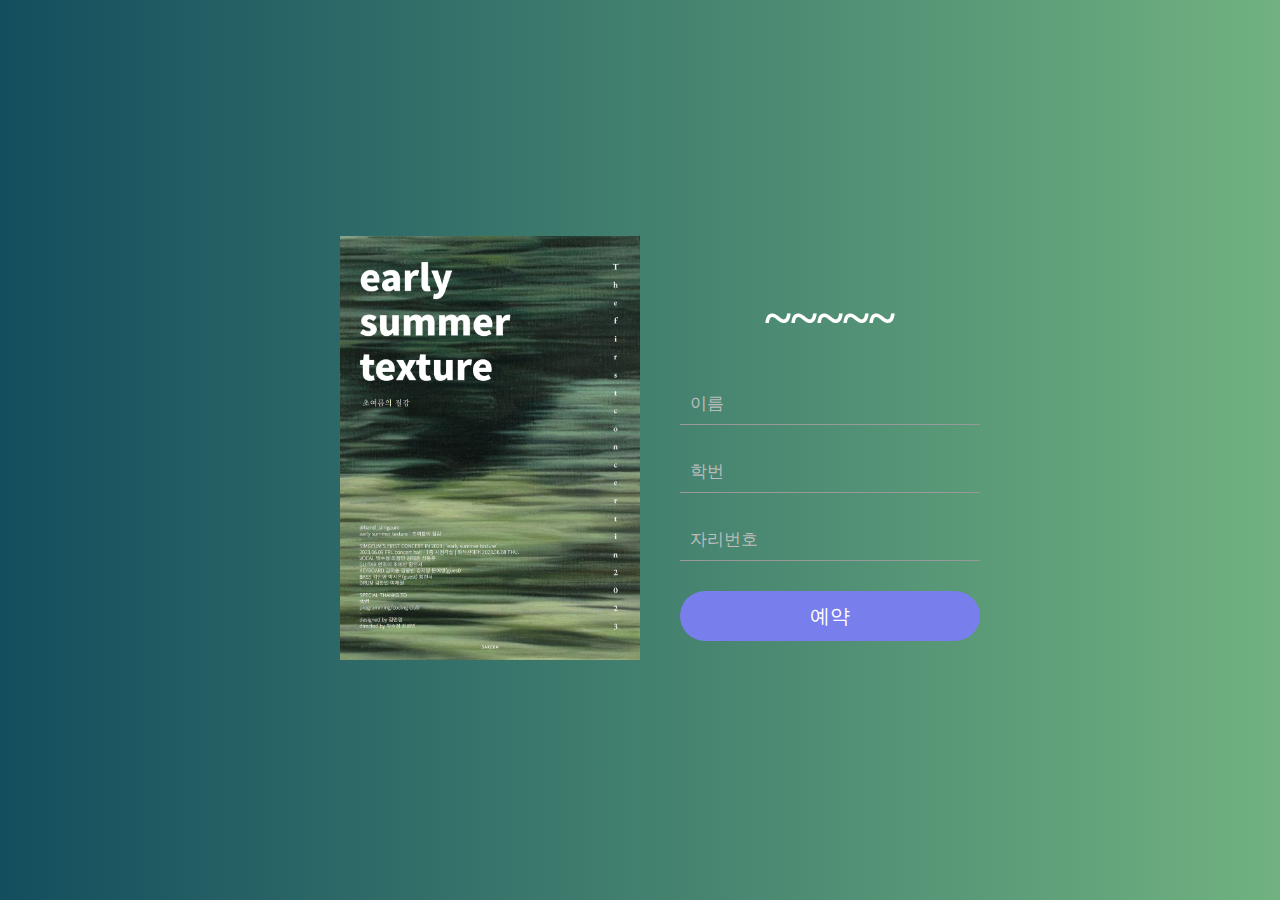
==== 1.html @ 4dce1615 "Add files via upload" ====
<!DOCTYPE html>
<html lang="en">
<head>
    <meta charset="UTF-8">
    <meta http-equiv="X-UA-Compatible" content="IE=edge">
    <meta name="viewport" content="width=device-width, initial-scale=1.0">
    <link rel="stylesheet" href="style.css">
    
    <title>예매</title>
</head>
<body>

    <div>
        <img src="p.jpeg" alt="">

    </div>
    
    <section class="login">

        <form class="hidden" id="login-form" >  <!----숨기기-->

            <h1>~~~~~</h1>

            <div class="int-area">
                <input
                    type="text"
                    id="name"
                    autocomplete="off"
                    required
                />
                <label for="name">이름</label>
            </div>

            <div class="int-area">
                <input
                    type="text"
                    id="student_number"
                    autocomplete="off"
                    required
                />
                <label for="student_number">학번</label>
            </div>

            <div class="int-area">
                <input
                    type="text"
                    id="seat_number"
                    autocomplete="off"
                    required 2
                />
                <label for="seat_number">자리번호</label>
            </div>

            <div class="btn-area">
                <button id="btn" type="submit">예약</button>
            </div>
        </form>

    </section>

      <!----------숨길꺼-------->
        <div class="hidden" id="infor">
            <h2 id="greeting1"></h2> <!-----이름-->
            <h2 id="greeting2"></h2> <!-----학번-->
            <h2 id="greeting3"></h2>  <!-----자리번호-->
            <h2 id="greeting4"></h2>
            <input type="button" class="hidden" id="remove_storage" value="다시 예약하러가기">
        
        </div>


        <script src="script.js"></script>

</body>
</html>
---- style.css ----
@import url('https://fonts.googleapis.com/css?family=Nanum+Gothic:400');


* {
    margin: 0;
    padding: 0;
    box-sizing: border-box;
    font-family: 'Nanum Gothic',400;
    
    }
    
    .hidden{
        display: none;
    }
    
    body {
        display: flex;
        justify-content: center;
        align-items: center;
        height: 100vh;
        background: #134E5E;  /* fallback for old browsers */
        background: -webkit-linear-gradient(to left, #71B280, #134E5E);  /* Chrome 10-25, Safari 5.1-6 */
        background: linear-gradient(to left, #71B280, #134E5E); /* W3C, IE 10+/ Edge, Firefox 16+, Chrome 26+, Opera 12+, Safari 7+ */
    }

    img{
        width: 300px;
        margin: 40px;
    }
    
    .login {
        position: relative;
        z-index: 2;
        margin: 0px;
    }
    
    .login h1 {
        font-size: 50px;
        color: #fff;
        text-align: center;
        margin: 30px 0;
    }
    
    .int-area {
        width: 300px;
        position: relative;
        margin-top: 20px;
    }
    
    .int-area:first-child {
        margin-top: 0;
    }
    
    .int-area input {
        width: 100%;
        padding: 20px 10px 10px;
        /* 배경색이 없습니다.*/
        background-color: transparent;
        border: none;
        border-bottom: 1px solid #999;
        font-size: 15px;
        color: #fff;
        outline: none;
    }
    
    .int-area label {
        position: absolute;
        left: 10px;
        top: 15px;
        font-size: 17px;
        color: #bcbcbc;
        transition: top 0.5s ease;
    }
    
    .int-area label.warning {
        color: red !important;
        animation: warning 0.3s ease;
        animation-iteration-count: 3;
    }
    
    @keyframes warning {
        0% {
            transform: translateX(-8px);
        }
        25% {
            transform: translateX(8px);
        }
        50% {
            transform: translateX(-8px);
        }
        100% {
            transform: translateX(8px);
        }
    }
    
    .int-area input:focus + label,
    .int-area input:valid + label {
        top: 0;
        font-size: 13px;
        color: #690fc8;
    }
    
    .btn-area {
        margin-top: 30px;
    }
    
    .btn-area button {
        width: 100%;
        height: 50px;
        background-color: #787eeb;
        color: #fff;
        border: none;
        font-size: 20px;
        border-radius: 25px;
    }
    
    #infor{
      display: block;
      color: #ffffff;
      text-align: left;
      font-size: 20px;
    }
    
    #greeting1{
       
        margin: 10% 0;
    
    }
    #greeting2{
      
        margin: 10% 0;
    
    }
    #greeting3{
        
        margin: 10% 0;
    
    }

    #greeting4{
        margin: 50px 0;
    }
    
    #remove_storage{
        background-color: #ffffff;
        color: #000000;
        border: none;
        border-radius: 50px;
        border-color: rgb(152, 152, 152);
        width: 250px;
        height: 30px;
        font-size: 14px;
        text-align: center;
        margin: 50px 0;
    
    }
    







                /* 모바일 화면 */



        @media screen and (max-width: 768px) {
            body{
                height: 100vh;
            }
            img {
                display: flex;
                margin: 0 10px;
                width: 220px;
            }
          
            .int-area,
            .btn-area,
            #remove_storage {
              width: 140px;
              text-align: center;
              max-width: 300px;
            }

            .int-area input:focus + label,
            .int-area input:valid + label {
                top: 0;
                font-size: 10px;
                color: #690fc8;
            }
          
            .login h1 {
              font-size: 24px;
              margin: 20px 0;
            }
          
            .int-area label {
              font-size: 10px;
            }
          
            .int-area input {
              font-size: 10px;
            }
          
            .btn-area button {
              font-size: 11px;
              width: 80px;
              height: 20px;
            }

            #greeting1{
                margin: 0px;
            }
          
            #infor {
              font-size: 10px;
              width: 200px;
              height: 50vh;
              margin-top: 160px;
              margin-left: 15px;
            
            }

            #infor input{
                width: 130px;
                height: 20px;
            }
          
            #remove_storage {
              font-size: 2px;
            }
          }
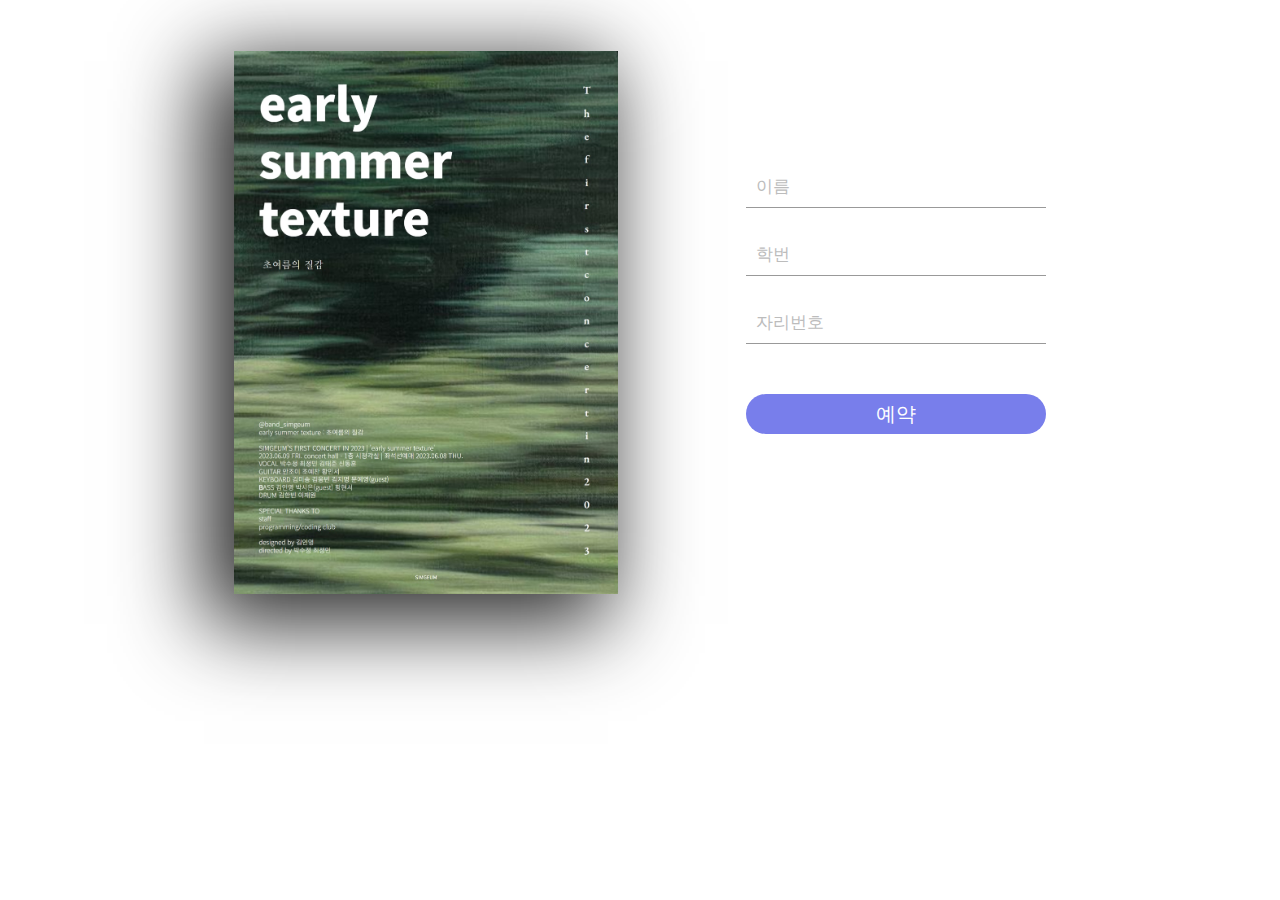
==== commit 29c8dd4b: "Add files via upload" ====
--- a/1.html
+++ b/1.html
@@ -3,70 +3,74 @@
 <head>
     <meta charset="UTF-8">
     <meta http-equiv="X-UA-Compatible" content="IE=edge">
-    <meta name="viewport" content="width=device-width, initial-scale=1.0">
+    <meta name="viewport" content="width=device-width, user-scalable=no, initial-scale=1.0">
     <link rel="stylesheet" href="style.css">
     
     <title>예매</title>
 </head>
 <body>
 
-    <div>
-        <img src="p.jpeg" alt="">
+    <div class="information0">
+        
+        
+            <img src="p.jpeg" alt="">
 
+    
+
+        <section class="hidden" id="login">   <!----숨기기-->
+
+            <form  id="login-form" > 
+                
+                <div class="int-area">
+                    <input
+                        type="text"
+                        id="name"
+                        autocomplete="off"
+                        required
+                        maxlength='3'
+                    />
+                    <label for="name">이름</label>
+                </div>
+
+                <div class="int-area">
+                    <input
+                        type="text"
+                        id="student_number"
+                        autocomplete="off"
+                        required
+                        maxlength='5'
+                    />
+                    <label for="student_number">학번</label>
+                </div>
+
+                <div class="int-area">
+                    <input
+                        type="number"
+                        id="seat_number"
+                        autocomplete="off"
+                        required 
+                        maxlength="2"
+                    />
+                    <label for="seat_number">자리번호</label>
+                </div>
+
+                <div class="btn-area">
+                    <button id="btn" type="submit">예약</button>
+                </div>
+            </form>
+
+        </section>
+
+        <!----------숨길꺼-------->
+            <section class="hidden" id="infor">
+                <h2 id="greeting1"></h2> <!-----이름-->
+                <h2 id="greeting2"></h2> <!-----학번-->
+                <h2 id="greeting3"></h2>  <!-----자리번호-->
+                <h2 id="greeting4"></h2>
+                <input type="button" class="hidden" id="remove_storage" name="button" value="다시 예약하러가기">
+            
+            </section>
     </div>
-    
-    <section class="login">
-
-        <form class="hidden" id="login-form" >  <!----숨기기-->
-
-            <h1>~~~~~</h1>
-
-            <div class="int-area">
-                <input
-                    type="text"
-                    id="name"
-                    autocomplete="off"
-                    required
-                />
-                <label for="name">이름</label>
-            </div>
-
-            <div class="int-area">
-                <input
-                    type="text"
-                    id="student_number"
-                    autocomplete="off"
-                    required
-                />
-                <label for="student_number">학번</label>
-            </div>
-
-            <div class="int-area">
-                <input
-                    type="text"
-                    id="seat_number"
-                    autocomplete="off"
-                    required 2
-                />
-                <label for="seat_number">자리번호</label>
-            </div>
-
-            <div class="btn-area">
-                <button id="btn" type="submit">예약</button>
-            </div>
-        </form>
-
-    </section>
-
-      <!----------숨길꺼-------->
-        <div class="hidden" id="infor">
-            <h2 id="greeting1"></h2> <!-----이름-->
-            <h2 id="greeting2"></h2> <!-----학번-->
-            <h2 id="greeting3"></h2>  <!-----자리번호-->
-            <h2 id="greeting4"></h2>
-            <input type="button" class="hidden" id="remove_storage" value="다시 예약하러가기">
-        
-        </div>
 
 
         <script src="script.js"></script>
--- a/style.css
+++ b/style.css
@@ -14,27 +14,29 @@
     }
     
     body {
+        background-image: url('123.jpeg');
+    }
+
+    .information0{
+        width: 100%;
         display: flex;
         justify-content: center;
         align-items: center;
-        height: 100vh;
-        background: #134E5E;  /* fallback for old browsers */
-        background: -webkit-linear-gradient(to left, #71B280, #134E5E);  /* Chrome 10-25, Safari 5.1-6 */
-        background: linear-gradient(to left, #71B280, #134E5E); /* W3C, IE 10+/ Edge, Firefox 16+, Chrome 26+, Opera 12+, Safari 7+ */
     }
 
     img{
-        width: 300px;
-        margin: 40px;
-    }
-    
-    .login {
-        position: relative;
-        z-index: 2;
-        margin: 0px;
-    }
-    
-    .login h1 {
+        width: 30%;
+        max-width: 700px;
+        margin-left: 20%;
+        margin-top: 4%;
+        box-shadow: -20px 20px 80px 10px rgba(0,0,0,0.84);
+    }
+    
+    #login {
+        margin-left:  10%;
+    }
+    
+    #login h1 {
         font-size: 50px;
         color: #fff;
         text-align: center;
@@ -97,16 +99,16 @@
     .int-area input:valid + label {
         top: 0;
         font-size: 13px;
-        color: #690fc8;
+        color: #0fc8c8;
     }
     
     .btn-area {
-        margin-top: 30px;
+        margin-top: 50px;
     }
     
     .btn-area button {
         width: 100%;
-        height: 50px;
+        height: 40px;
         background-color: #787eeb;
         color: #fff;
         border: none;
@@ -119,26 +121,30 @@
       color: #ffffff;
       text-align: left;
       font-size: 20px;
-    }
+      width: 50%;
+      margin: 0 10%;
+    }
+
+
     
     #greeting1{
        
-        margin: 10% 0;
+        margin: 5% 0;
     
     }
     #greeting2{
       
-        margin: 10% 0;
+        margin: 5% 0;
     
     }
     #greeting3{
         
+        margin: 5% 0;
+    
+    }
+
+    #greeting4{
         margin: 10% 0;
-    
-    }
-
-    #greeting4{
-        margin: 50px 0;
     }
     
     #remove_storage{
@@ -149,10 +155,14 @@
         border-color: rgb(152, 152, 152);
         width: 250px;
         height: 30px;
-        font-size: 14px;
+        font-size: 10%;
         text-align: center;
-        margin: 50px 0;
-    
+        margin: 20% 0;
+    
+    }
+
+    button{
+        display: block;
     }
     
 
@@ -166,69 +176,122 @@
 
 
 
-        @media screen and (max-width: 768px) {
-            body{
-                height: 100vh;
-            }
-            img {
-                display: flex;
-                margin: 0 10px;
-                width: 220px;
-            }
-          
-            .int-area,
-            .btn-area,
-            #remove_storage {
-              width: 140px;
-              text-align: center;
-              max-width: 300px;
-            }
-
+        /* Mobile-friendly CSS */
+
+        @media only screen and (max-width: 768px) {
+            *{
+                margin: 0;
+                padding: 0;
+                box-sizing: border-box;
+            }
+            /* Header */
+            .information0 {
+              width: 100%;
+              height: 100%;
+              flex-direction: column;
+              align-content: center;
+             
+
+            }
+
+            img{
+                width: 100%;
+                height: 40%;
+                margin: 0;
+                padding: 5%;
+                
+            }
+
+            #login{
+                width: 100%;
+                margin: 0px;
+                padding: 13%;
+                padding-top: 0;
+                
+
+            }
+
+
+
+
+            .int-area{
+                width: 100%;
+                position: relative;
+            }
+
+            .int-area input {
+                width: 100%;
+                padding: 10px 10px 0px;
+                /* 배경색이 없습니다.*/
+                background-color: transparent;
+                border: none;
+                border-bottom: 1px solid #999;
+                font-size: 16px;
+                color: #fff;
+                outline: none;
+            }
+
+            .int-area label {
+                position: absolute;
+                left: 10px;
+                top: 5px;
+                font-size: 13px;
+                color: #ffffff;
+                transition: top 0.5s ease;
+            }
+
+             
             .int-area input:focus + label,
             .int-area input:valid + label {
-                top: 0;
+                top: -5px;
+                font-size: 12px;
+                color: #0fc8c8;
+            }
+
+            .btn-area{
+                margin: 15px 0;
+                width: 100%;
+                height: 100%;
+            }
+            
+            .btn-area input{
+                width: 100%;
+                height: 10%;
+            }
+
+
+
+
+
+
+
+            #infor{
+                display: block;
+                width: 100%;
+                margin-top: 0;
                 font-size: 10px;
-                color: #690fc8;
-            }
-          
-            .login h1 {
-              font-size: 24px;
-              margin: 20px 0;
-            }
-          
-            .int-area label {
-              font-size: 10px;
-            }
-          
-            .int-area input {
-              font-size: 10px;
-            }
-          
-            .btn-area button {
-              font-size: 11px;
-              width: 80px;
-              height: 20px;
-            }
-
-            #greeting1{
-                margin: 0px;
-            }
-          
-            #infor {
-              font-size: 10px;
-              width: 200px;
-              height: 50vh;
-              margin-top: 160px;
-              margin-left: 15px;
+                padding: 0;
+            }
+
+            #infor h2{
+                margin: 10px;
+            }
+
+            #remove_storage{
+                background-color: #ffffff;
+                color: #000000;
+                border: none;
+                border-radius: 50px;
+                border-color: rgb(152, 152, 152);
+                width: 80%;
+                height: 30px;
+                font-size: 15px;
+                text-align: center;
+                margin: 0;
             
             }
 
-            #infor input{
-                width: 130px;
-                height: 20px;
-            }
-          
-            #remove_storage {
-              font-size: 2px;
-            }
-          }+            
+
+        }
+          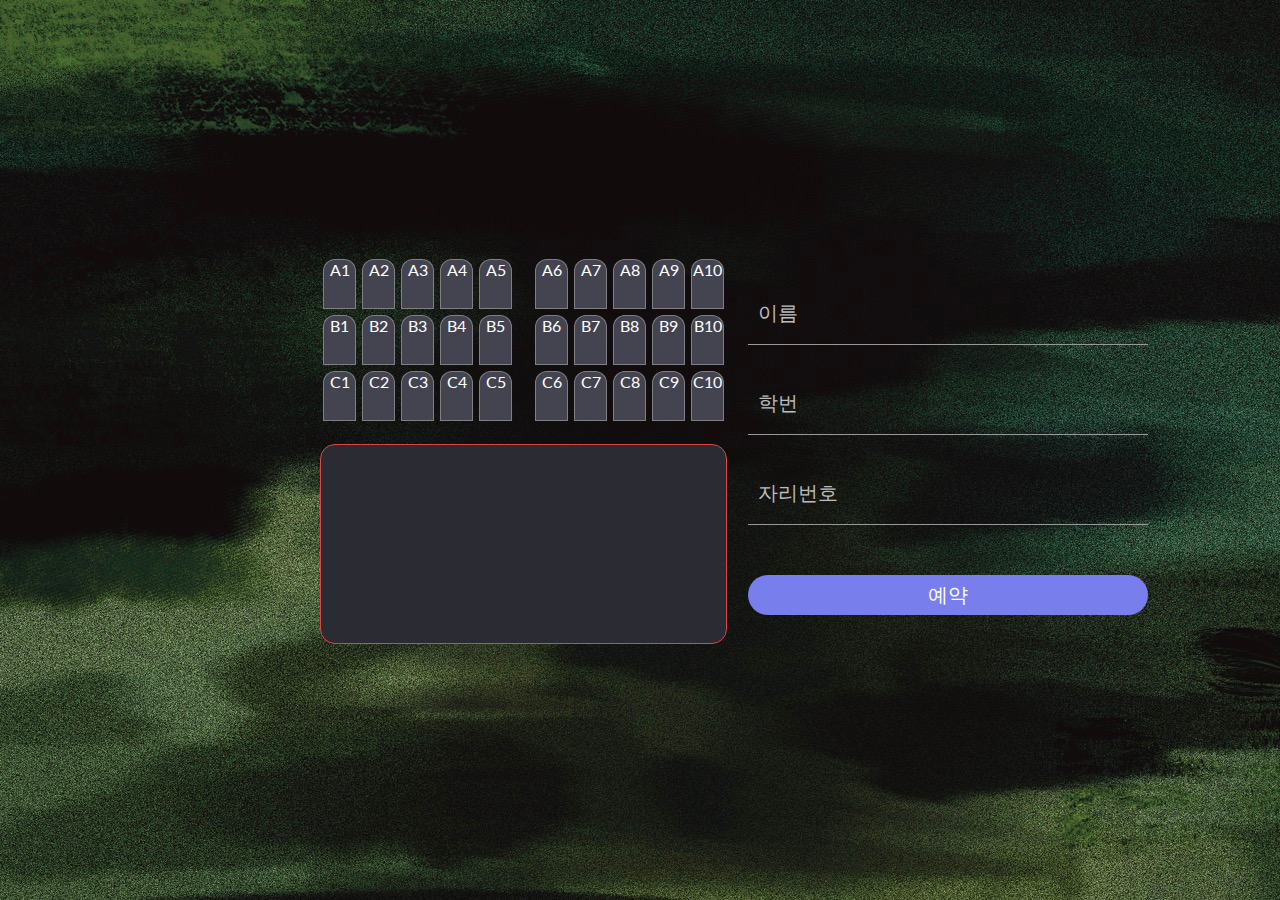
==== commit d8c5c6a9: "Add files via upload" ====
--- a/1.html
+++ b/1.html
@@ -1,65 +1,127 @@
-<!DOCTYPE html>
 <html lang="en">
+
 <head>
     <meta charset="UTF-8">
     <meta http-equiv="X-UA-Compatible" content="IE=edge">
-    <meta name="viewport" content="width=device-width, user-scalable=no, initial-scale=1.0">
+    <meta name="viewport" content="width=device-width, initial-scale=1.0">
+
+    <title>심금</title>
+
+
+    <link rel="preconnect" href="https://fonts.googleapis.com">
+    <link rel="preconnect" href="https://fonts.gstatic.com" crossorigin>
+    <link href="https://fonts.googleapis.com/css2?family=Lato:wght@300&display=swap" rel="stylesheet">
     <link rel="stylesheet" href="style.css">
     
-    <title>예매</title>
 </head>
+
 <body>
 
-    <div class="information0">
-        
-        
-            <img src="p.jpeg" alt="">
 
     
 
-        <section class="hidden" id="login">   <!----숨기기-->
+    <div id="container">
 
-            <form  id="login-form" > 
-                
-                <div class="int-area">
-                    <input
-                        type="text"
-                        id="name"
-                        autocomplete="off"
-                        required
-                        maxlength='3'
-                    />
-                    <label for="name">이름</label>
-                </div>
+        <div class="seatContainer">
+            <div class="row">
+                <span  id="A1" class="seat">A1</span>
+                <span id="A2" class="seat">A2</span>
+                <span id="A3" class="seat">A3</span>
+                <span id="A4" class="seat">A4</span>
+                <span id="A5" class="seat">A5</span>
+                <span id="A6" class="seat">A6</span>
+                <span id="A7" class="seat">A7</span>
+                <span id="A8" class="seat">A8</span>
+                <span id="A9" class="seat">A9</span>
+                <span id="A10" class="seat">A10</span>
+            </div>
 
-                <div class="int-area">
-                    <input
-                        type="text"
-                        id="student_number"
-                        autocomplete="off"
-                        required
-                        maxlength='5'
-                    />
-                    <label for="student_number">학번</label>
-                </div>
+            <div class="row">
+                <span id="B1" class="seat">B1</span>
+                <span id="B2" class="seat">B2</span>
+                <span id="B3" class="seat">B3</span>
+                <span id="B4" class="seat">B4</span>
+                <span id="B5"class="seat">B5</span>
+                <span id="B6" class="seat">B6</span>
+                <span id="B7" class="seat">B7</span>
+                <span id="B8" class="seat">B8</span>
+                <span id="B9" class="seat">B9</span>
+                <span id="B10" class="seat">B10</span>
+            </div>
 
-                <div class="int-area">
-                    <input
-                        type="number"
-                        id="seat_number"
-                        autocomplete="off"
-                        required 
-                        maxlength="2"
-                    />
-                    <label for="seat_number">자리번호</label>
-                </div>
+            <div class="row">
+                <span id="C1" class="seat">C1</span>
+                <span id="C2" class="seat">C2</span>
+                <span id="C3" class="seat">C3</span>
+                <span id="C4" class="seat">C4</span>
+                <span id="C5" class="seat">C5</span>
+                <span id="C6" class="seat">C6</span>
+                <span id="C7" class="seat">C7</span>
+                <span id="C8" class="seat">C8</span>
+                <span id="C9" class="seat">C9</span>
+                <span id="C10" class="seat">C10</span>
+            </div>
 
-                <div class="btn-area">
-                    <button id="btn" type="submit">예약</button>
-                </div>
-            </form>
+            <div class="seat0">
+            </div>
 
-        </section>
+        </div>
+
+
+
+
+
+
+
+
+
+        <div class="information0">
+        
+
+            <section  id="login">   <!----숨기기-->
+
+                <form  id="login-form" > 
+                    
+                    <div class="int-area">
+                        <input
+                            type="text"
+                            id="name"
+                            autocomplete="off"
+                            required
+                            maxlength='3'
+                        />
+                        <label for="name">이름</label>
+                    </div>
+
+                    <div class="int-area">
+                        <input
+                            type="text"
+                            id="student_number"
+                            autocomplete="off"
+                            required
+                            maxlength='5'
+                        />
+                        <label for="student_number">학번</label>
+                    </div>
+
+                    <div class="int-area">
+                        <input
+                            type="text"
+                            id="seat_number"
+                            autocomplete="off"
+                            required 
+                            maxlength="3"
+                            
+                        />
+                        <label for="seat_number">자리번호</label>
+                    </div>
+
+                    <div class="btn-area">
+                        <button id="btn" type="submit">예약</button>
+                    </div>
+                </form>
+
+            </section>
 
         <!----------숨길꺼-------->
             <section class="hidden" id="infor">
@@ -70,10 +132,12 @@
                 <input type="button" class="hidden" id="remove_storage" name="button" value="다시 예약하러가기">
             
             </section>
+        </div>
     </div>
 
 
-        <script src="script.js"></script>
+    <script src="script.js"></script>
+
 
 </body>
 </html>--- a/style.css
+++ b/style.css
@@ -1,297 +1,352 @@
-@import url('https://fonts.googleapis.com/css?family=Nanum+Gothic:400');
-
-
 * {
+margin: 0;
+padding: 0;
+box-sizing: border-box;
+font-family: 'Lato', sans-serif;
+
+}
+
+body {
+    background-image: url('123.jpeg');
+}
+
+#container{
+    display: flex;
+    justify-content: center;
+    align-items: center;
+    width: 100%;
+    height: 100%;
+
+}
+
+.hidden{
+    display: none;
+}
+
+
+
+/*       자리표시        */
+
+
+.seatContainer{
+    margin-right: 0px;
+    margin-left: 25%;
+}
+
+.row{
+    display: flex;
+}
+
+.seat{
+    background-color: #444451;
+    color: #ffffff;
+    border: 1px solid;
+    border-color: #a4a4a49f;
+    width: 33px;
+    height: 50px;
+    margin: 3px;
+    border-top-left-radius: 12px;
+    border-top-right-radius: 12px;
+    text-align: center;
+}
+
+.seat0{
+    margin-top: 20px;
+    background-color:#2b2b33;
+    width: 100%;
+    height: 200px;
+    border-radius: 15px;
+    border: 1px solid;
+    border-color: rgb(219, 71, 71);
+}
+
+.seat:nth-of-type(5){
+    margin-right: 20px;
+}
+
+.selectedSeat{
+    background-color: #01eaff;
+    width: 33px;
+    height: 50px;
+    margin: 3px;
+    text-align: center;
+    border-top-left-radius: 12px;
+    border-top-right-radius: 12px;
+}
+
+.occupiedSeat{
+    background-color: #fff;
+    text-align: center;
+    width: 35px;
+    height: 40px;
+    margin: 4px;
+    border-top-left-radius: 10px;
+    border-top-right-radius: 10px;
+}
+
+.selectedSeat:nth-of-type(5){
+    margin-right: 20px;
+}
+
+
+
+/*       로그인 전 정보표시       */
+
+.information0{
+    width: 100%;
+    display: flex;
+    justify-content: center;
+    align-items: center;
+    margin-left: 0;
+}
+
+#login {
+    margin-left:  -20%;
+}
+
+
+.int-area {
+    width: 400px;
+    position: relative;
+    margin-top: 30px;
+}
+
+.int-area:first-child {
+    margin-top: 0;
+}
+
+.int-area input {
+    width: 100%;
+    padding: 25px 10px 10px;
+    /* 배경색이 없습니다.*/
+    background-color: transparent;
+    border: none;
+    border-bottom: 1px solid #999;
+    font-size: 20px;
+    color: #fff;
+    outline: none;
+}
+
+.int-area label {
+    position: absolute;
+    left: 10px;
+    top: 15px;
+    font-size: 20px;
+    color: #bcbcbc;
+    transition: top 0.5s ease;
+}
+
+.int-area label.warning {
+    color: red !important;
+    animation: warning 0.3s ease;
+    animation-iteration-count: 3;
+}
+
+@keyframes warning {
+    0% {
+        transform: translateX(-8px);
+    }
+    25% {
+        transform: translateX(8px);
+    }
+    50% {
+        transform: translateX(-8px);
+    }
+    100% {
+        transform: translateX(8px);
+    }
+}
+
+.int-area input:focus + label,
+.int-area input:valid + label {
+    top: 0;
+    font-size: 17px;
+    color: #0fc8c8;
+}
+
+.btn-area {
+    margin-top: 50px;
+}
+
+.btn-area button {
+    width: 100%;
+    height: 40px;
+    background-color: #787eeb;
+    color: #fff;
+    border: none;
+    font-size: 20px;
+    border-radius: 25px;
+}
+
+
+
+/*      로그인 후 정보표시        */
+
+#infor{
+    
+    color: #ffffff;
+    text-align: left;
+    font-size: 25px;
+    width: 50%;
+    margin: 0 0%;
+}
+#greeting1{
+    
+    margin: 5% 0;
+
+}
+#greeting2{
+    
+    margin: 5% 0;
+
+}
+#greeting3{
+    
+    margin: 5% 0;
+
+}
+
+#greeting4{
+    margin-top: 0 0;
+}
+
+#remove_storage{
+    background-color: #ffffff;
+    color: #000000;
+    border: none;
+    border-radius: 50px;
+    border-color: rgb(152, 152, 152);
+    width: 250px;
+    height: 30px;
+    font-size: 12px;
+    text-align: center;
+    margin: 20% 0;
+
+}
+
+
+
+
+
+
+
+
+
+
+                /* 모바일 화면 */
+
+
+
+        /* Mobile-friendly CSS */
+
+@media only screen and (max-width: 768px) {
+*{
     margin: 0;
     padding: 0;
     box-sizing: border-box;
-    font-family: 'Nanum Gothic',400;
-    
-    }
-    
-    .hidden{
-        display: none;
-    }
-    
-    body {
-        background-image: url('123.jpeg');
-    }
-
-    .information0{
-        width: 100%;
-        display: flex;
-        justify-content: center;
-        align-items: center;
-    }
-
-    img{
-        width: 30%;
-        max-width: 700px;
-        margin-left: 20%;
-        margin-top: 4%;
-        box-shadow: -20px 20px 80px 10px rgba(0,0,0,0.84);
-    }
-    
-    #login {
-        margin-left:  10%;
-    }
-    
-    #login h1 {
-        font-size: 50px;
-        color: #fff;
-        text-align: center;
-        margin: 30px 0;
-    }
-    
-    .int-area {
-        width: 300px;
-        position: relative;
-        margin-top: 20px;
-    }
-    
-    .int-area:first-child {
-        margin-top: 0;
-    }
-    
-    .int-area input {
-        width: 100%;
-        padding: 20px 10px 10px;
-        /* 배경색이 없습니다.*/
-        background-color: transparent;
-        border: none;
-        border-bottom: 1px solid #999;
-        font-size: 15px;
-        color: #fff;
-        outline: none;
-    }
-    
-    .int-area label {
-        position: absolute;
-        left: 10px;
-        top: 15px;
-        font-size: 17px;
-        color: #bcbcbc;
-        transition: top 0.5s ease;
-    }
-    
-    .int-area label.warning {
-        color: red !important;
-        animation: warning 0.3s ease;
-        animation-iteration-count: 3;
-    }
-    
-    @keyframes warning {
-        0% {
-            transform: translateX(-8px);
-        }
-        25% {
-            transform: translateX(8px);
-        }
-        50% {
-            transform: translateX(-8px);
-        }
-        100% {
-            transform: translateX(8px);
-        }
-    }
-    
-    .int-area input:focus + label,
-    .int-area input:valid + label {
-        top: 0;
-        font-size: 13px;
-        color: #0fc8c8;
-    }
-    
-    .btn-area {
-        margin-top: 50px;
-    }
-    
-    .btn-area button {
-        width: 100%;
-        height: 40px;
-        background-color: #787eeb;
-        color: #fff;
-        border: none;
-        font-size: 20px;
-        border-radius: 25px;
-    }
-    
-    #infor{
-      display: block;
-      color: #ffffff;
-      text-align: left;
-      font-size: 20px;
-      width: 50%;
-      margin: 0 10%;
-    }
-
-
-    
-    #greeting1{
-       
-        margin: 5% 0;
-    
-    }
-    #greeting2{
-      
-        margin: 5% 0;
-    
-    }
-    #greeting3{
-        
-        margin: 5% 0;
-    
-    }
-
-    #greeting4{
-        margin: 10% 0;
-    }
-    
-    #remove_storage{
-        background-color: #ffffff;
-        color: #000000;
-        border: none;
-        border-radius: 50px;
-        border-color: rgb(152, 152, 152);
-        width: 250px;
-        height: 30px;
-        font-size: 10%;
-        text-align: center;
-        margin: 20% 0;
-    
-    }
-
-    button{
-        display: block;
-    }
-    
-
-
-
-
-
-
-
-                /* 모바일 화면 */
-
-
-
-        /* Mobile-friendly CSS */
-
-        @media only screen and (max-width: 768px) {
-            *{
-                margin: 0;
-                padding: 0;
-                box-sizing: border-box;
-            }
-            /* Header */
-            .information0 {
-              width: 100%;
-              height: 100%;
-              flex-direction: column;
-              align-content: center;
-             
-
-            }
-
-            img{
-                width: 100%;
-                height: 40%;
-                margin: 0;
-                padding: 5%;
-                
-            }
-
-            #login{
-                width: 100%;
-                margin: 0px;
-                padding: 13%;
-                padding-top: 0;
-                
-
-            }
-
-
-
-
-            .int-area{
-                width: 100%;
-                position: relative;
-            }
-
-            .int-area input {
-                width: 100%;
-                padding: 10px 10px 0px;
-                /* 배경색이 없습니다.*/
-                background-color: transparent;
-                border: none;
-                border-bottom: 1px solid #999;
-                font-size: 16px;
-                color: #fff;
-                outline: none;
-            }
-
-            .int-area label {
-                position: absolute;
-                left: 10px;
-                top: 5px;
-                font-size: 13px;
-                color: #ffffff;
-                transition: top 0.5s ease;
-            }
-
-             
-            .int-area input:focus + label,
-            .int-area input:valid + label {
-                top: -5px;
-                font-size: 12px;
-                color: #0fc8c8;
-            }
-
-            .btn-area{
-                margin: 15px 0;
-                width: 100%;
-                height: 100%;
-            }
+}
+/* Header */
+.information0 {
+    width: 100%;
+    height: 100%;
+    flex-direction: column;
+    
+    
+
+}
+
+img{
+    width: 100%;
+    height: 40%;
+    margin: 0;
+    padding: 5%;
+    
+}
+
+#login{
+    width: 100%;
+    margin: 0px;
+    padding: 13%;
+    padding-top: 0;
+    
+
+}
+
+.int-area{
+    width: 100%;
+    position: relative;
+}
+
+.int-area input {
+    width: 100%;
+    padding: 10px 10px 0px;
+    /* 배경색이 없습니다.*/
+    background-color: transparent;
+    border: none;
+    border-bottom: 1px solid #999;
+    font-size: 16px;
+    color: #fff;
+    outline: none;
+}
+
+.int-area label {
+    position: absolute;
+    left: 10px;
+    top: 5px;
+    font-size: 13px;
+    color: #ffffff;
+    transition: top 0.5s ease;
+}
+
+    
+.int-area input:focus + label,
+.int-area input:valid + label {
+    top: -5px;
+    font-size: 12px;
+    color: #0fc8c8;
+}
+
+.btn-area{
+    margin: 15px 0;
+    width: 100%;
+    height: 100%;
+}
+
+.btn-area input{
+    width: 100%;
+    height: 10%;
+}
+
+
+#infor{
+    display: block;
+    width: 100%;
+    margin-top: 0;
+    font-size: 10px;
+    padding: 0;
+    text-align:center
+}
+
+#infor h2{
+    margin: 10px;
+}
+
+#remove_storage{
+    background-color: #ffffff;
+    color: #000000;
+    border: none;
+    border-radius: 50px;
+    border-color: rgb(152, 152, 152);
+    width: 60%;
+    height: 30px;
+    font-size: 13px;
+    text-align: center;
+    margin: 0;
+
+}
+
             
-            .btn-area input{
-                width: 100%;
-                height: 10%;
-            }
-
-
-
-
-
-
-
-            #infor{
-                display: block;
-                width: 100%;
-                margin-top: 0;
-                font-size: 10px;
-                padding: 0;
-            }
-
-            #infor h2{
-                margin: 10px;
-            }
-
-            #remove_storage{
-                background-color: #ffffff;
-                color: #000000;
-                border: none;
-                border-radius: 50px;
-                border-color: rgb(152, 152, 152);
-                width: 80%;
-                height: 30px;
-                font-size: 15px;
-                text-align: center;
-                margin: 0;
-            
-            }
-
-            
-
-        }
-          +
+}
+          
+
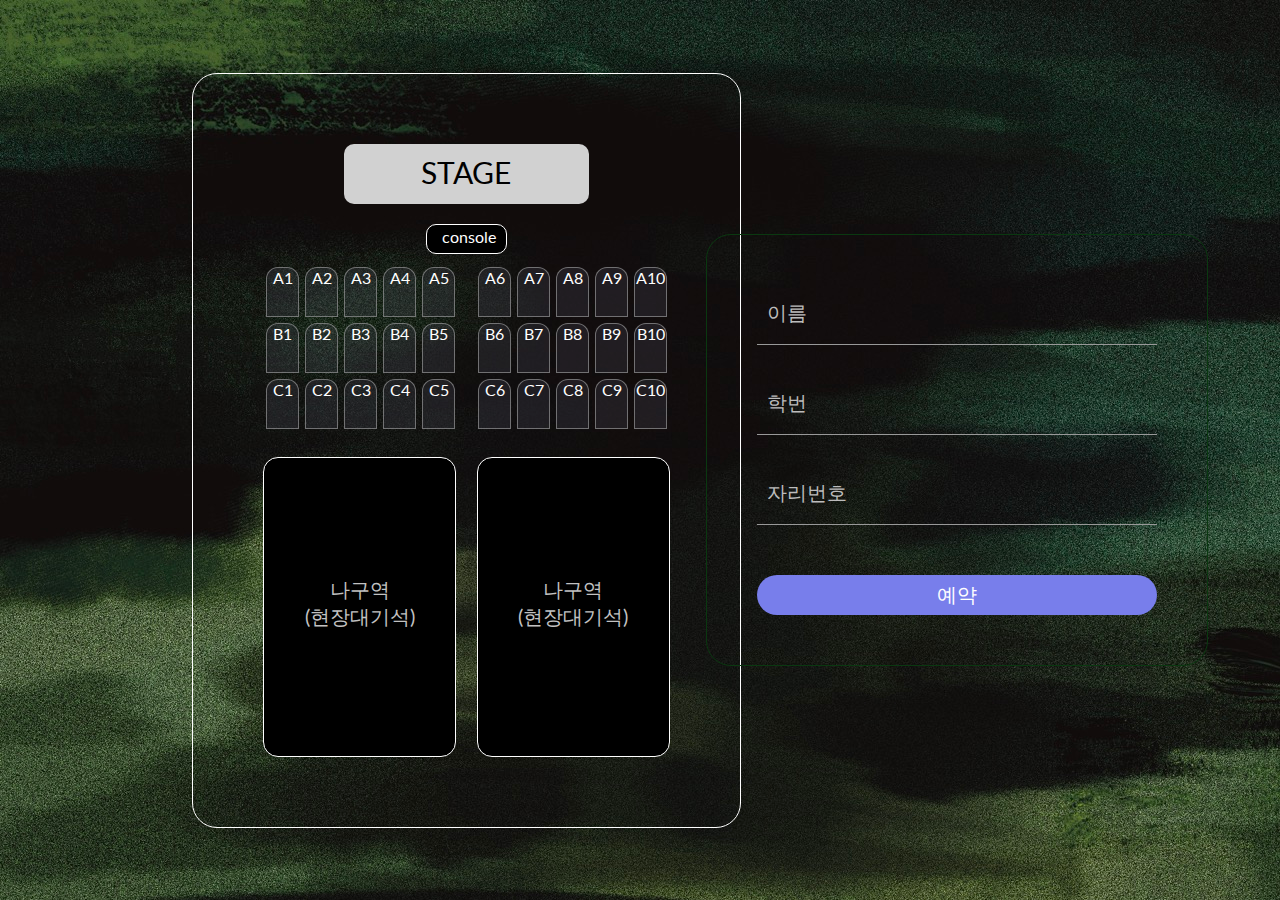
==== commit e29fb64d: "Add files via upload" ====
--- a/1.html
+++ b/1.html
@@ -23,6 +23,19 @@
     <div id="container">
 
         <div class="seatContainer">
+
+            <div class="stage" style="position: relative; left: 20%;">
+                <div style="position: relative; top: 18%;">
+                    STAGE
+                </div>
+            </div>
+
+            <div class="console" style="position: relative; left: 40%;">
+                <div style="position: relative; top: 2px; left: 15px;">
+                    console
+                </div>
+            </div>
+
             <div class="row">
                 <span  id="A1" class="seat">A1</span>
                 <span id="A2" class="seat">A2</span>
@@ -62,7 +75,19 @@
                 <span id="C10" class="seat">C10</span>
             </div>
 
-            <div class="seat0">
+            <div class="back">
+                <div class="seat0">
+                    <div style="position: relative; top: 40%;">
+                        나구역<br>
+                        (현장대기석)
+                    </div>
+                </div>
+                <div class="seat1">
+                    <div style="position: relative; top: 40%;">
+                        나구역<br>
+                        (현장대기석)
+                    </div>
+                </div>
             </div>
 
         </div>
--- a/style.css
+++ b/style.css
@@ -29,8 +29,33 @@
 
 
 .seatContainer{
-    margin-right: 0px;
-    margin-left: 25%;
+    margin-left: 15%;
+    border: 1px solid;
+    border-color: #ffffff;
+    padding: 70px;
+    border-radius: 25px;
+}
+
+.stage{
+    width: 60%;
+    height: 60px;
+    border: none;
+    background-color: #d1d1d1;
+    margin-bottom: 20px;
+    text-align: center;
+    font-size: 30px;
+    border-radius: 10px;
+}
+
+.console{
+    width: 20%;
+    height: 30px;
+    color: #ffffff;
+    border-radius: 10px;
+    border: 1px solid;
+    border-color: #ffffff;
+    background-color: #000000;
+    margin-bottom: 10px;
 }
 
 .row{
@@ -38,7 +63,7 @@
 }
 
 .seat{
-    background-color: #444451;
+    background-color: #4444514f;
     color: #ffffff;
     border: 1px solid;
     border-color: #a4a4a49f;
@@ -50,16 +75,33 @@
     text-align: center;
 }
 
+.back{
+    display: flex;
+    margin-top: 25px;
+    text-align: center;
+    font-size: 20px;
+    color: #c2c2c2;
+}
+
+
 .seat0{
-    margin-top: 20px;
-    background-color:#2b2b33;
-    width: 100%;
-    height: 200px;
+    background-color:#000000;
+    width: 50%;
+    height: 300px;
     border-radius: 15px;
     border: 1px solid;
-    border-color: rgb(219, 71, 71);
-}
-
+    border-color: rgb(255, 255, 255);
+}
+
+.seat1{
+    background-color:#000000;
+    width: 50%;
+    height: 300px;
+    margin-left: 5%;
+    border-radius: 15px;
+    border: 1px solid;
+    border-color: rgb(255, 255, 255);
+}
 .seat:nth-of-type(5){
     margin-right: 20px;
 }
@@ -102,6 +144,10 @@
 
 #login {
     margin-left:  -20%;
+    border: 1px solid;
+    border-color: #0a3810;
+    border-radius: 25px;
+    padding: 50px;
 }
 
 
@@ -183,12 +229,16 @@
 /*      로그인 후 정보표시        */
 
 #infor{
-    
+    border: 1px solid;
+    border-radius: 25px;
+    border-color: #0a381063;
+    padding: 100px;
+    padding-bottom: 0;
     color: #ffffff;
     text-align: left;
     font-size: 25px;
     width: 50%;
-    margin: 0 0%;
+    margin-right: 40%;
 }
 #greeting1{
     
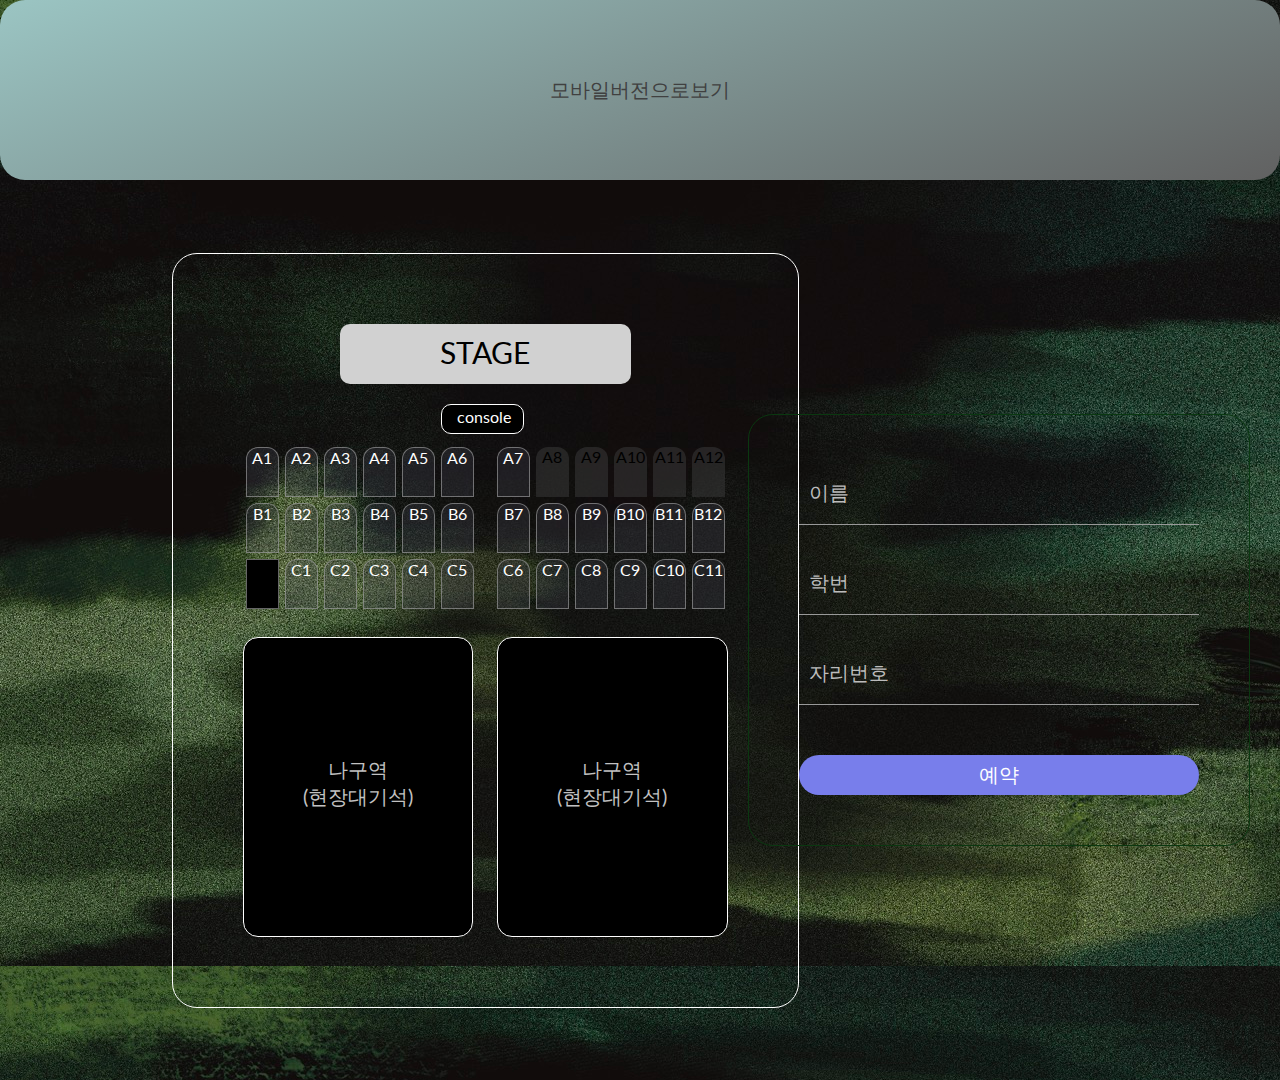
==== commit 0a9f84b4: "Add files via upload" ====
--- a/1.html
+++ b/1.html
@@ -18,20 +18,20 @@
 <body>
 
 
-    
+    <input class="hidden" id="moblie" type="button" value="모바일버전으로보기" onclick="location.href = '모바일.html'">
 
     <div id="container">
 
         <div class="seatContainer">
 
-            <div class="stage" style="position: relative; left: 20%;">
-                <div style="position: relative; top: 18%;">
+            <div class="stage">
+                <div  class="text0">
                     STAGE
                 </div>
             </div>
 
-            <div class="console" style="position: relative; left: 40%;">
-                <div style="position: relative; top: 2px; left: 15px;">
+            <div class="console">
+                <div class="text1" >
                     console
                 </div>
             </div>
@@ -44,9 +44,11 @@
                 <span id="A5" class="seat">A5</span>
                 <span id="A6" class="seat">A6</span>
                 <span id="A7" class="seat">A7</span>
-                <span id="A8" class="seat">A8</span>
-                <span id="A9" class="seat">A9</span>
-                <span id="A10" class="seat">A10</span>
+                <span id="A8" class="occupiedSeat">A8</span>
+                <span id="A9" class="occupiedSeat">A9</span>
+                <span id="A10" class="occupiedSeat">A10</span>
+                <span id="A11" class="occupiedSeat">A11</span>
+                <span id="A12" class="occupiedSeat">A12</span>
             </div>
 
             <div class="row">
@@ -60,9 +62,12 @@
                 <span id="B8" class="seat">B8</span>
                 <span id="B9" class="seat">B9</span>
                 <span id="B10" class="seat">B10</span>
+                <span id="B11" class="seat">B11</span>
+                <span id="B12" class="seat">B12</span>
             </div>
 
             <div class="row">
+                <span id="기둥" class="seat"></span>
                 <span id="C1" class="seat">C1</span>
                 <span id="C2" class="seat">C2</span>
                 <span id="C3" class="seat">C3</span>
@@ -73,17 +78,18 @@
                 <span id="C8" class="seat">C8</span>
                 <span id="C9" class="seat">C9</span>
                 <span id="C10" class="seat">C10</span>
+                <span id="C11" class="seat">C11</span>
             </div>
 
             <div class="back">
                 <div class="seat0">
-                    <div style="position: relative; top: 40%;">
+                    <div class="text">
                         나구역<br>
                         (현장대기석)
                     </div>
                 </div>
                 <div class="seat1">
-                    <div style="position: relative; top: 40%;">
+                    <div  class="text">
                         나구역<br>
                         (현장대기석)
                     </div>
@@ -91,8 +97,6 @@
             </div>
 
         </div>
-
-
 
 
 
@@ -158,7 +162,12 @@
             
             </section>
         </div>
+
+
+
+
     </div>
+    
 
 
     <script src="script.js"></script>
--- a/style.css
+++ b/style.css
@@ -45,10 +45,15 @@
     text-align: center;
     font-size: 30px;
     border-radius: 10px;
+    position: relative; 
+    left: 20%;
+}
+.text0{
+    position: relative; top: 18%;
 }
 
 .console{
-    width: 20%;
+    width: 17%;
     height: 30px;
     color: #ffffff;
     border-radius: 10px;
@@ -56,6 +61,13 @@
     border-color: #ffffff;
     background-color: #000000;
     margin-bottom: 10px;
+    position: relative; 
+    left: 41%;
+}
+.text1{
+    position: relative; 
+    top: 2px; 
+    left: 15px;
 }
 
 .row{
@@ -74,6 +86,16 @@
     border-top-right-radius: 12px;
     text-align: center;
 }
+#기둥{
+    border: 1px solid;
+    border-color: #a4a4a49f;
+    border-radius: 0px;
+    background-color: #000000;
+}
+.seat:nth-of-type(6){
+    margin-right: 20px;
+}
+
 
 .back{
     display: flex;
@@ -91,6 +113,11 @@
     border-radius: 15px;
     border: 1px solid;
     border-color: rgb(255, 255, 255);
+}
+
+.text{
+    position: relative; 
+    top: 40%;
 }
 
 .seat1{
@@ -102,9 +129,6 @@
     border: 1px solid;
     border-color: rgb(255, 255, 255);
 }
-.seat:nth-of-type(5){
-    margin-right: 20px;
-}
 
 .selectedSeat{
     background-color: #01eaff;
@@ -117,18 +141,26 @@
 }
 
 .occupiedSeat{
-    background-color: #fff;
-    text-align: center;
-    width: 35px;
-    height: 40px;
-    margin: 4px;
-    border-top-left-radius: 10px;
-    border-top-right-radius: 10px;
-}
-
-.selectedSeat:nth-of-type(5){
+    background-color: #3838388b;
+    width: 33px;
+    height: 50px;
+    margin: 3px;
+    text-align: center;
+    border-top-left-radius: 12px;
+    border-top-right-radius: 12px;
+}
+
+
+.selectedSeat:nth-of-type(6){
     margin-right: 20px;
 }
+
+
+
+
+
+
+
 
 
 
@@ -232,11 +264,12 @@
     border: 1px solid;
     border-radius: 25px;
     border-color: #0a381063;
-    padding: 100px;
+    padding: 20px;
     padding-bottom: 0;
+    padding-right: 0;
     color: #ffffff;
     text-align: left;
-    font-size: 25px;
+    font-size: 15px;
     width: 50%;
     margin-right: 40%;
 }
@@ -278,125 +311,18 @@
 
 
 
-
-
-
-
-
-                /* 모바일 화면 */
-
-
-
-        /* Mobile-friendly CSS */
-
-@media only screen and (max-width: 768px) {
-*{
-    margin: 0;
-    padding: 0;
-    box-sizing: border-box;
-}
-/* Header */
-.information0 {
-    width: 100%;
-    height: 100%;
-    flex-direction: column;
-    
-    
-
-}
-
-img{
-    width: 100%;
-    height: 40%;
-    margin: 0;
-    padding: 5%;
-    
-}
-
-#login{
-    width: 100%;
-    margin: 0px;
-    padding: 13%;
-    padding-top: 0;
-    
-
-}
-
-.int-area{
-    width: 100%;
-    position: relative;
-}
-
-.int-area input {
-    width: 100%;
-    padding: 10px 10px 0px;
-    /* 배경색이 없습니다.*/
-    background-color: transparent;
-    border: none;
-    border-bottom: 1px solid #999;
-    font-size: 16px;
-    color: #fff;
-    outline: none;
-}
-
-.int-area label {
-    position: absolute;
-    left: 10px;
-    top: 5px;
-    font-size: 13px;
-    color: #ffffff;
-    transition: top 0.5s ease;
-}
-
-    
-.int-area input:focus + label,
-.int-area input:valid + label {
-    top: -5px;
-    font-size: 12px;
-    color: #0fc8c8;
-}
-
-.btn-area{
-    margin: 15px 0;
-    width: 100%;
-    height: 100%;
-}
-
-.btn-area input{
-    width: 100%;
-    height: 10%;
-}
-
-
-#infor{
-    display: block;
-    width: 100%;
-    margin-top: 0;
-    font-size: 10px;
-    padding: 0;
-    text-align:center
-}
-
-#infor h2{
-    margin: 10px;
-}
-
-#remove_storage{
-    background-color: #ffffff;
-    color: #000000;
-    border: none;
-    border-radius: 50px;
-    border-color: rgb(152, 152, 152);
-    width: 60%;
-    height: 30px;
-    font-size: 13px;
-    text-align: center;
-    margin: 0;
-
-}
-
-            
-
-}
-          
-
+#moblie{
+    background-image: linear-gradient(-20deg, #616161 0%, #9bc5c3 100%);
+    color: rgb(64, 64, 64);
+    border: none;
+    border-radius: 25px;
+    width: 100%;
+    height: 20%;
+    font-size: 20px;
+    text-align: center;
+    justify-content: center;
+}
+
+
+
+
